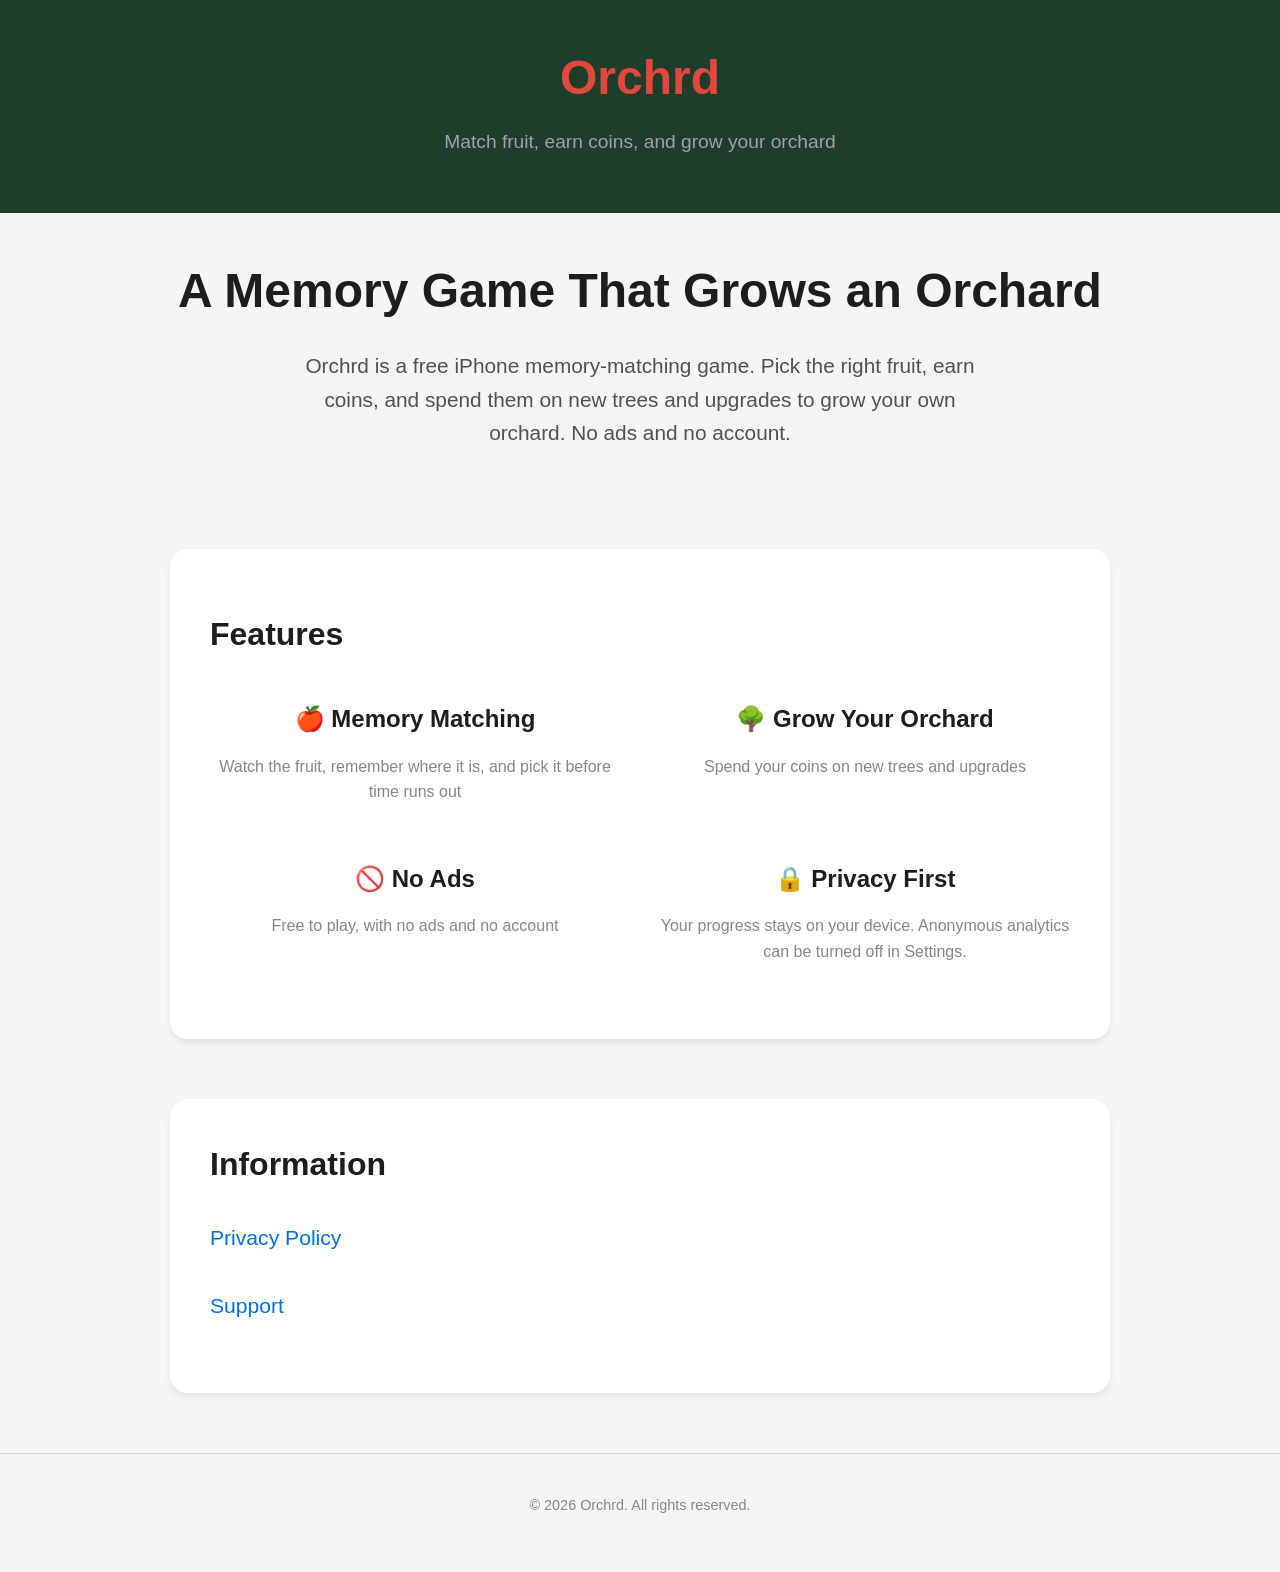
==== index.html @ d8440161 "Add Orchrd privacy policy and support pages" ====
<!DOCTYPE html>
<html lang="en">
<head>
    <meta charset="UTF-8">
    <meta name="viewport" content="width=device-width, initial-scale=1.0">
    <title>Orchrd - Orchard Match</title>
    <link rel="stylesheet" href="styles.css">
</head>
<body>
    <header>
        <div class="container">
            <h1>Orchrd</h1>
            <p class="tagline">Match fruit, earn coins, and grow your orchard</p>
        </div>
    </header>

    <main class="container">
        <section class="hero">
            <h2>A Memory Game That Grows an Orchard</h2>
            <p>Orchrd is a free iPhone memory-matching game. Pick the right fruit, earn coins, and spend them on new trees and upgrades to grow your own orchard. No ads and no account.</p>
        </section>

        <section class="features">
            <h2>Features</h2>
            <div class="feature-grid">
                <div class="feature">
                    <h3>🍎 Memory Matching</h3>
                    <p>Watch the fruit, remember where it is, and pick it before time runs out</p>
                </div>
                <div class="feature">
                    <h3>🌳 Grow Your Orchard</h3>
                    <p>Spend your coins on new trees and upgrades</p>
                </div>
                <div class="feature">
                    <h3>🚫 No Ads</h3>
                    <p>Free to play, with no ads and no account</p>
                </div>
                <div class="feature">
                    <h3>🔒 Privacy First</h3>
                    <p>Your progress stays on your device. Anonymous analytics can be turned off in Settings.</p>
                </div>
            </div>
        </section>

        <section class="links">
            <h2>Information</h2>
            <ul>
                <li><a href="privacy.html">Privacy Policy</a></li>
                <li><a href="support.html">Support</a></li>
            </ul>
        </section>
    </main>

    <footer>
        <div class="container">
            <p>&copy; 2026 Orchrd. All rights reserved.</p>
        </div>
    </footer>
</body>
</html>
---- styles.css ----
* {
    margin: 0;
    padding: 0;
    box-sizing: border-box;
}

body {
    font-family: -apple-system, BlinkMacSystemFont, 'Segoe UI', Roboto, Oxygen, Ubuntu, Cantarell, sans-serif;
    line-height: 1.6;
    color: #333;
    background-color: #f5f5f7;
}

.container {
    max-width: 980px;
    margin: 0 auto;
    padding: 0 20px;
}

header {
    background-color: #1f3d2b;
    color: #fff;
    padding: 40px 0;
    text-align: center;
}

header h1 {
    font-size: 3em;
    color: #e0483e;
    font-weight: 600;
    margin-bottom: 10px;
}

header .tagline {
    font-size: 1.2em;
    color: #a1a1a6;
}

header .tagline a {
    color: #0071e3;
    text-decoration: none;
}

header .tagline a:hover {
    text-decoration: underline;
}

main {
    padding: 60px 0;
}

section {
    margin-bottom: 60px;
}

h1 {
    font-size: 2.5em;
    font-weight: 600;
    margin-bottom: 20px;
    color: #1d1d1f;
}

h2 {
    font-size: 2em;
    font-weight: 600;
    margin-bottom: 20px;
    color: #1d1d1f;
}

h3 {
    font-size: 1.5em;
    font-weight: 600;
    margin-bottom: 15px;
    margin-top: 30px;
    color: #1d1d1f;
}

h4 {
    font-size: 1.2em;
    font-weight: 600;
    margin-bottom: 10px;
    margin-top: 20px;
    color: #1d1d1f;
}

p {
    margin-bottom: 15px;
    font-size: 1.1em;
    color: #515154;
}

ul {
    margin-bottom: 20px;
    margin-left: 30px;
}

li {
    margin-bottom: 10px;
    font-size: 1.1em;
    color: #515154;
}

a {
    color: #0071e3;
    text-decoration: none;
}

a:hover {
    text-decoration: underline;
}

.hero {
    text-align: center;
    padding: 40px 0;
}

.hero h2 {
    font-size: 3em;
    margin-bottom: 20px;
}

.hero p {
    font-size: 1.3em;
    max-width: 700px;
    margin: 0 auto;
}

.features {
    background-color: #fff;
    padding: 60px 40px;
    border-radius: 18px;
    box-shadow: 0 4px 6px rgba(0, 0, 0, 0.07);
}

.feature-grid {
    display: grid;
    grid-template-columns: repeat(auto-fit, minmax(280px, 1fr));
    gap: 40px;
    margin-top: 40px;
}

.feature {
    text-align: center;
}

.feature h3 {
    font-size: 1.5em;
    margin-bottom: 15px;
    margin-top: 0;
}

.feature p {
    font-size: 1em;
    color: #86868b;
}

.links {
    background-color: #fff;
    padding: 40px;
    border-radius: 18px;
    box-shadow: 0 4px 6px rgba(0, 0, 0, 0.07);
}

.links ul {
    list-style: none;
    margin-left: 0;
}

.links li {
    margin-bottom: 15px;
}

.links a {
    font-size: 1.2em;
    display: inline-block;
    padding: 10px 0;
}

.content {
    background-color: #fff;
    padding: 60px;
    border-radius: 18px;
    box-shadow: 0 4px 6px rgba(0, 0, 0, 0.07);
}

.content h1 {
    margin-top: 0;
}

.content strong {
    color: #1d1d1f;
}

footer {
    background-color: #f5f5f7;
    padding: 40px 0;
    text-align: center;
    border-top: 1px solid #d2d2d7;
}

footer p {
    color: #86868b;
    font-size: 0.9em;
}

@media (max-width: 768px) {
    header h1 {
        font-size: 2em;
    }

    header .tagline {
        font-size: 1em;
    }

    .hero h2 {
        font-size: 2em;
    }

    .hero p {
        font-size: 1.1em;
    }

    .features,
    .links,
    .content {
        padding: 30px 20px;
    }

    .feature-grid {
        grid-template-columns: 1fr;
        gap: 30px;
    }

    h1 {
        font-size: 2em;
    }

    h2 {
        font-size: 1.7em;
    }

    h3 {
        font-size: 1.3em;
    }
}
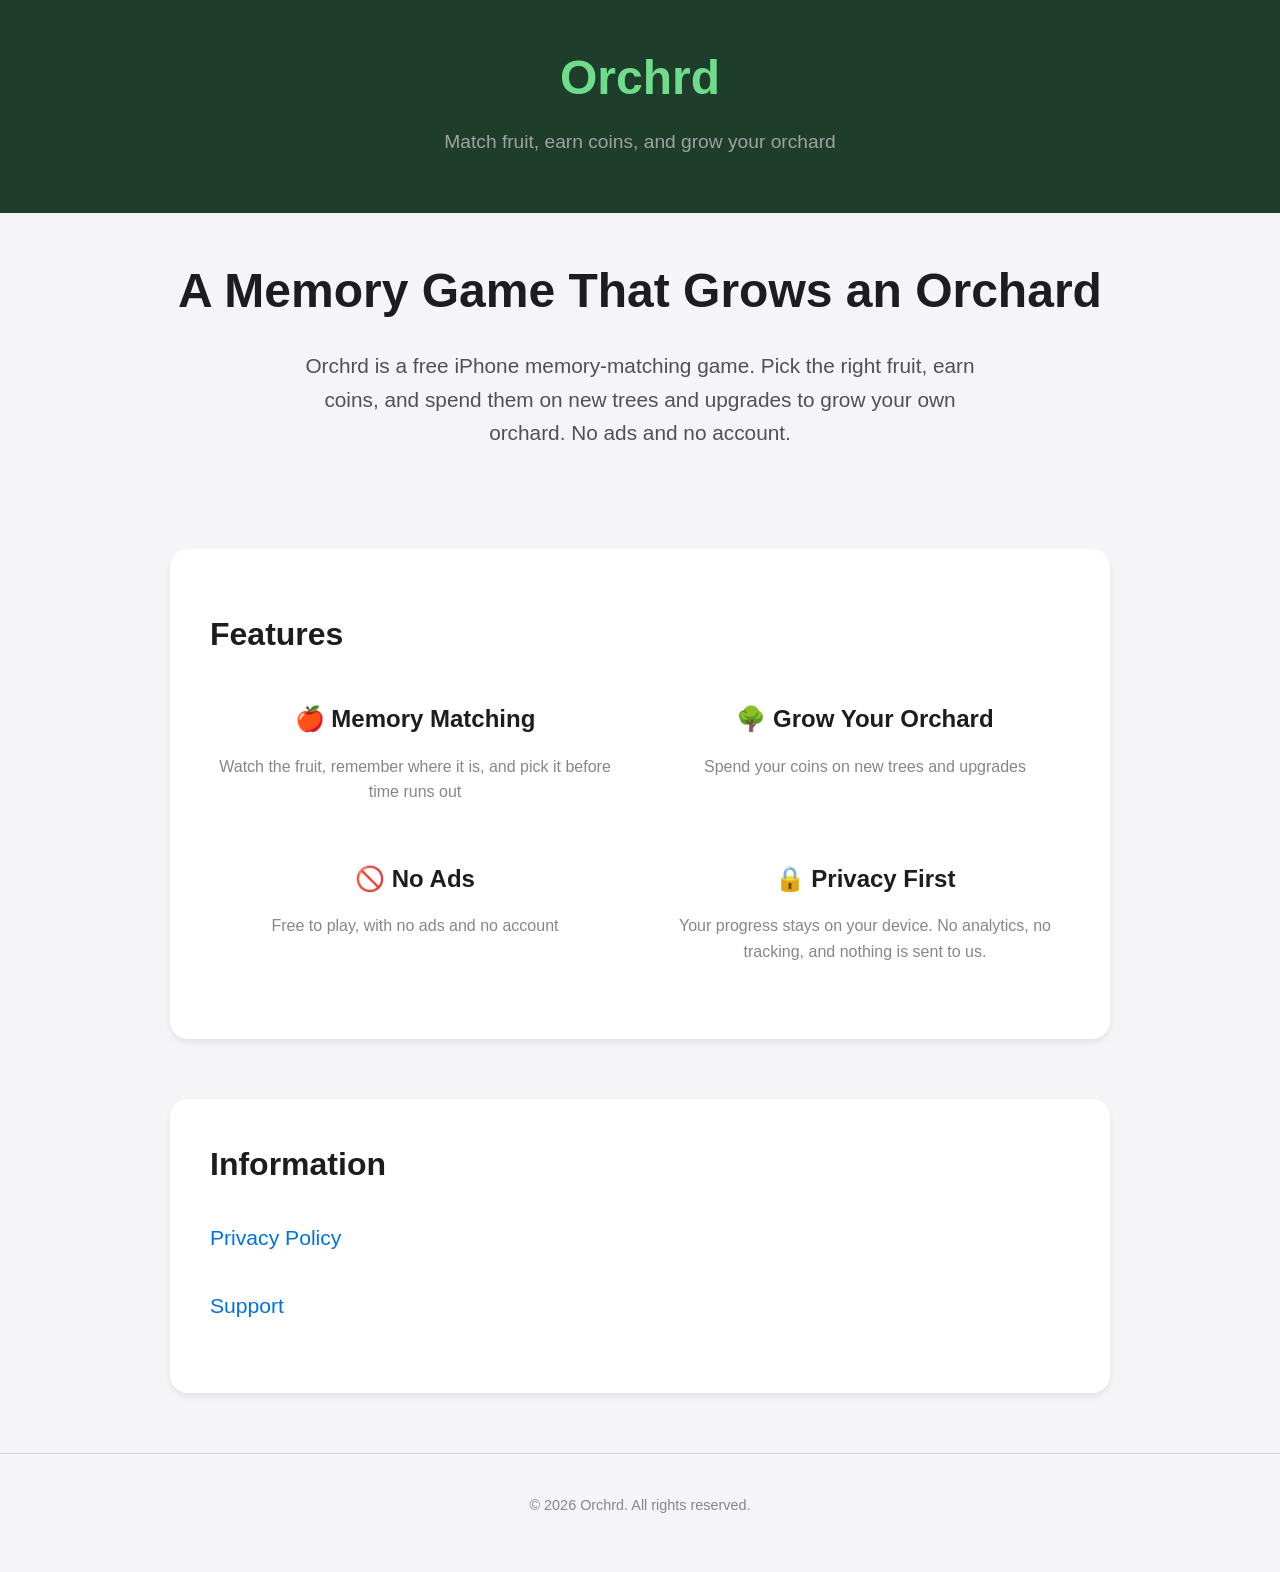
==== commit f249c265: "Privacy: Orchrd collects no personal data and no analytics" ====
--- a/index.html
+++ b/index.html
@@ -37,7 +37,7 @@
                 </div>
                 <div class="feature">
                     <h3>🔒 Privacy First</h3>
-                    <p>Your progress stays on your device. Anonymous analytics can be turned off in Settings.</p>
+                    <p>Your progress stays on your device. No analytics, no tracking, and nothing is sent to us.</p>
                 </div>
             </div>
         </section>
--- a/styles.css
+++ b/styles.css
@@ -26,7 +26,7 @@
 
 header h1 {
     font-size: 3em;
-    color: #e0483e;
+    color: #6fdc8c;
     font-weight: 600;
     margin-bottom: 10px;
 }
